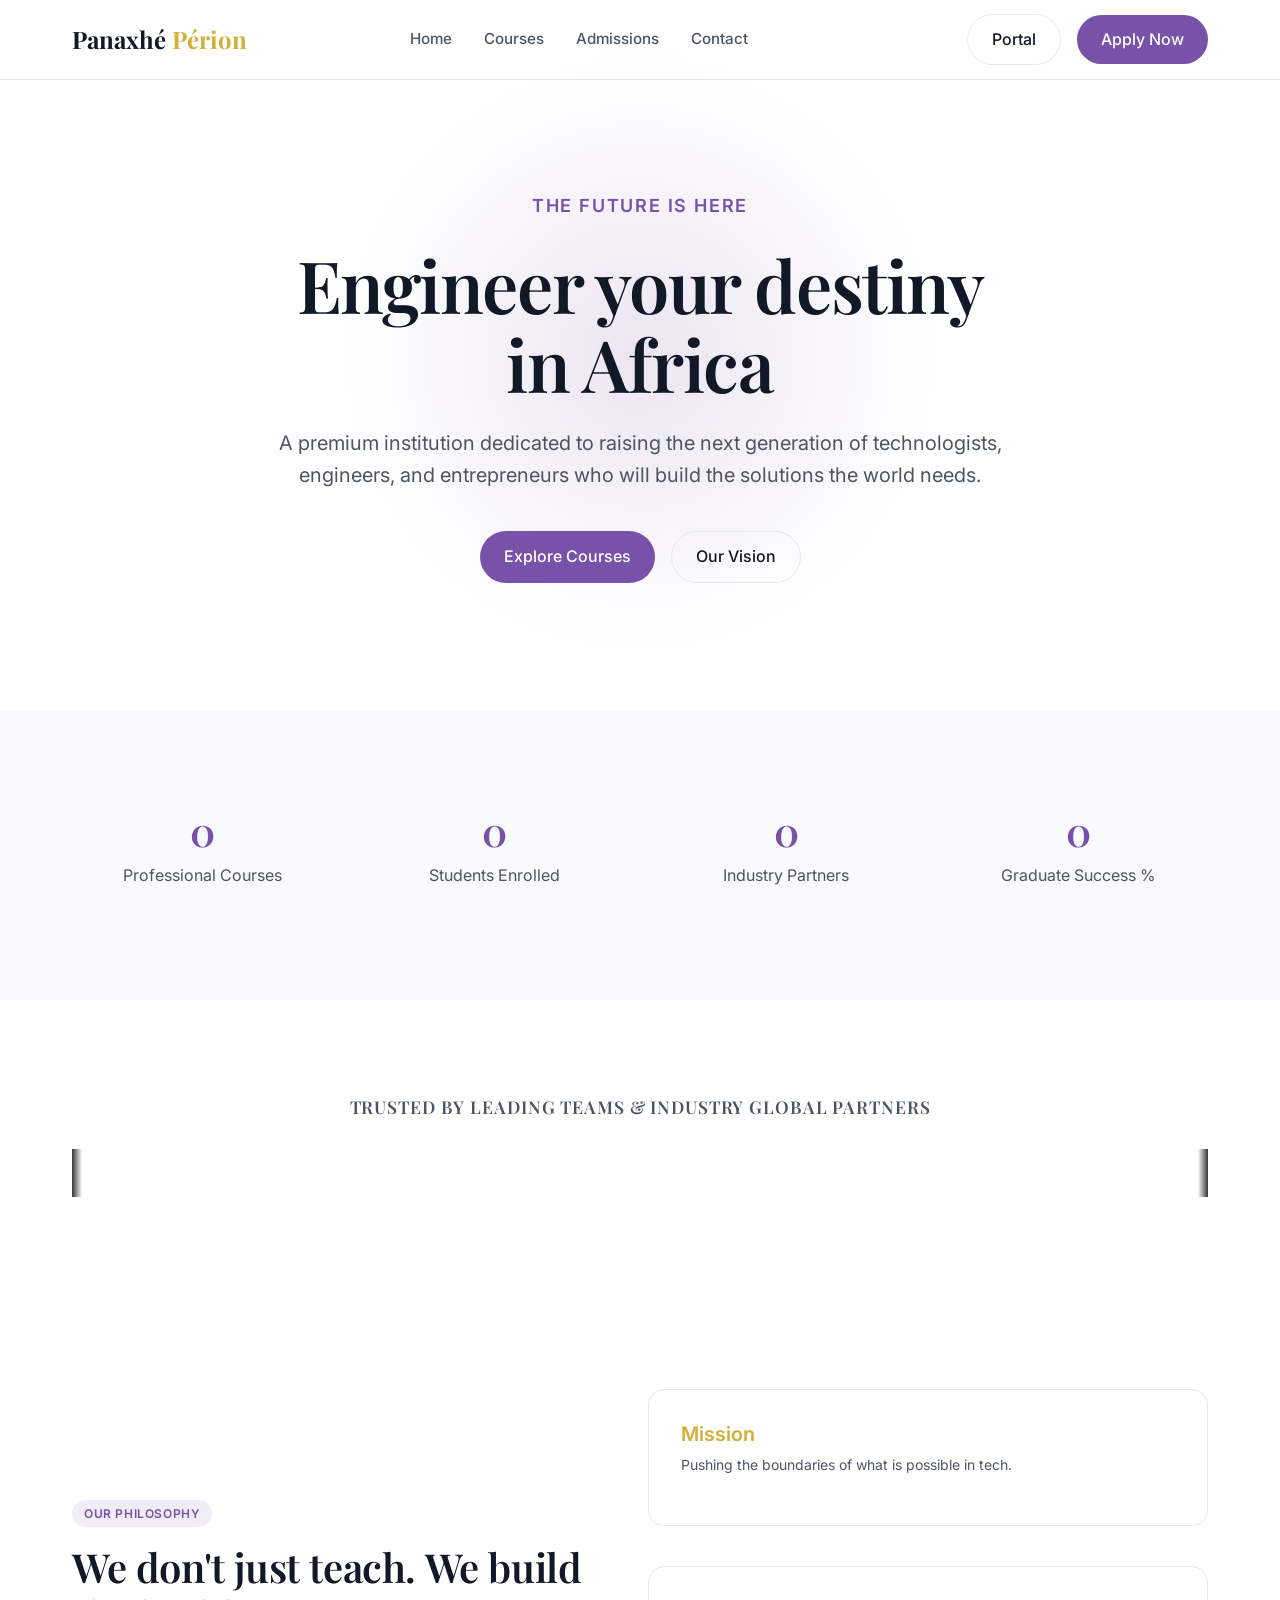
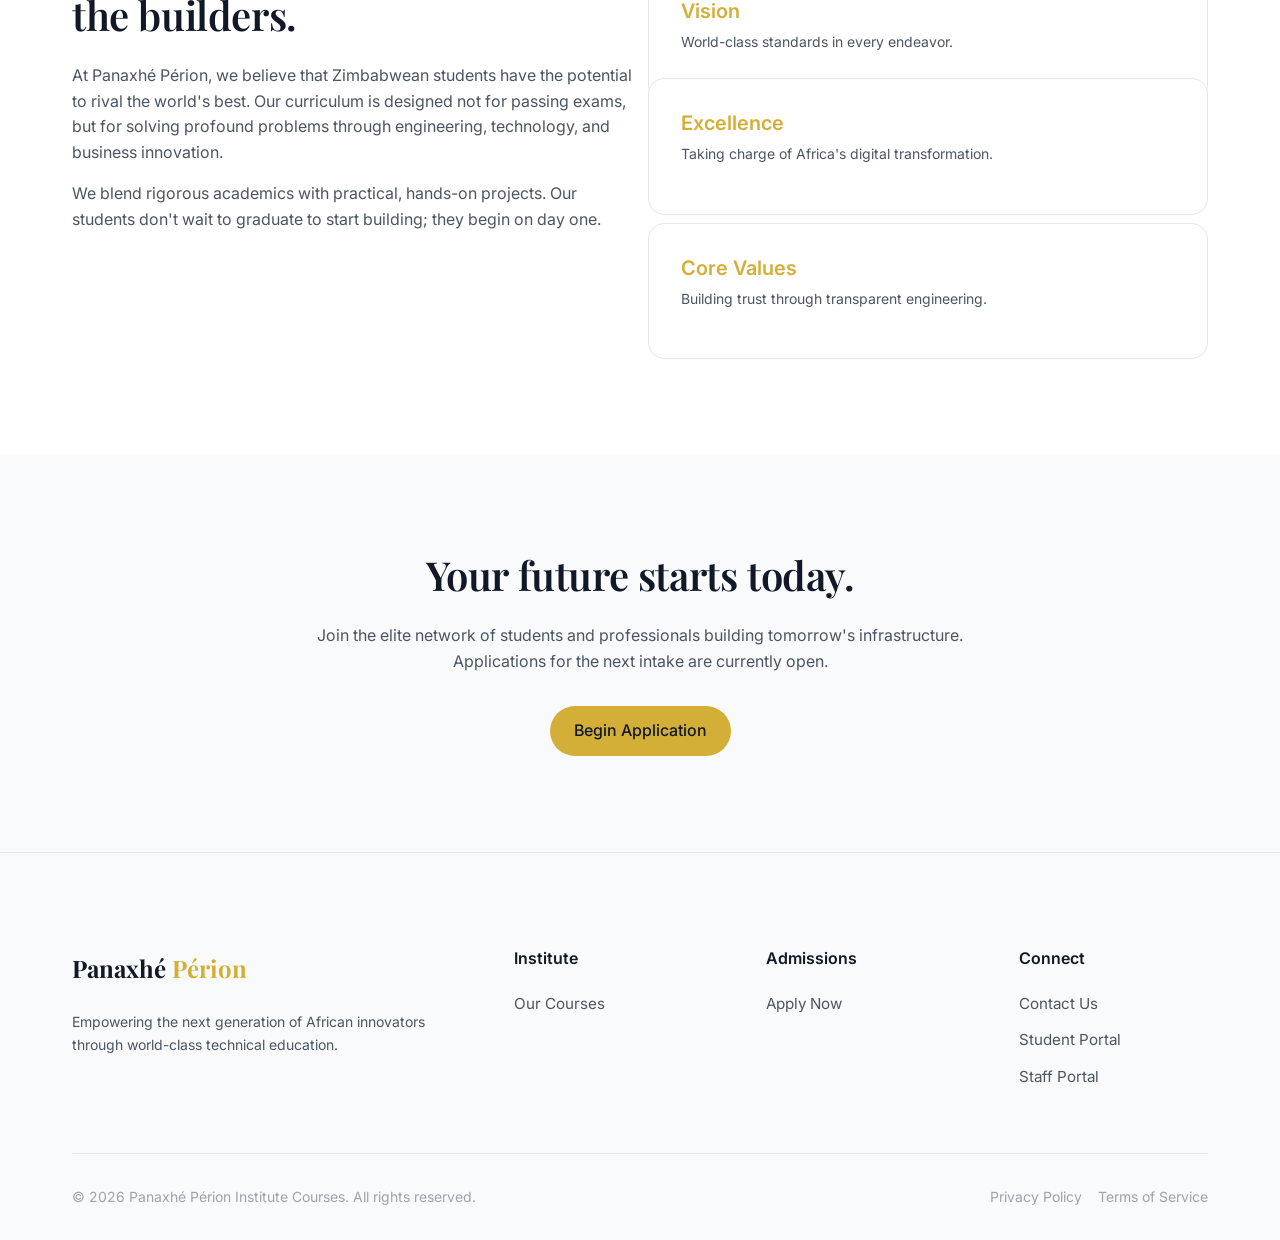
==== public/index.html @ e1eef31a "Add files via upload" ====
<!DOCTYPE html>
<html lang="en">
<head>
  <meta charset="UTF-8">
  <meta name="viewport" content="width=device-width, initial-scale=1.0">
  <title>Panaxhé Périon Institute Courses</title>
  <meta name="description" content="Africa's leading technology, engineering, business, and innovation institution.">
  <link rel="stylesheet" href="css/style.css">
  <link rel="icon" type="image/svg+xml" href="[data-uri]">
</head>
<body>

  <!-- Navbar -->
  <nav class="navbar">
    <div class="container">
      <a href="index.html" class="logo">
        <span>Panaxhé<span class="logo-accent"> Périon</span></span>
      </a>
      <div class="nav-links">
        <a href="index.html">Home</a>
        <a href="courses.html">Courses</a>
        <a href="apply.html">Admissions</a>
        <a href="contact.html">Contact</a>
      </div>
      <div class="nav-actions">
        <button id="theme-toggle" class="theme-toggle" aria-label="Toggle theme">
          <svg id="theme-icon" width="20" height="20" fill="none" stroke="currentColor" viewBox="0 0 24 24"></svg>
        </button>
        <a href="login.html" class="btn btn-outline">Portal</a>
        <a href="apply.html" class="btn btn-primary">Apply Now</a>
      </div>
    </div>
  </nav>

  <!-- Hero -->
  <header class="hero">
    <div class="hero-blur"></div>
    <div class="container hero-content">
      <span class="hero-subtitle" data-bind="slogan1">The Future is Here</span>
      <h1  data-bind="slogan">Engineer your destiny in Africa</h1>
      <p  data-bind="summary">A premium institution dedicated to raising the next generation of technologists, engineers, and entrepreneurs who will build the solutions the world needs.</p>
      <div class="hero-actions">
        <a href="courses.html" class="btn btn-primary">Explore Courses</a>
        <a href="#vision" class="btn btn-outline">Our Vision</a>
      </div>
    </div>
  </header>

  <!-- Stats -->
  <section class="section section-light">
    <div class="container">
      <div class="grid grid-4 text-center">
        <div>
          <h2 class="text-primary mb-2" data-bind="publishedCoursesCount">0</h2>
          <p class="mb-0">Professional Courses</p>
        </div>
        <div>
          <h2 class="text-primary mb-2" data-bind="totalStudents">0</h2>
          <p class="mb-0">Students Enrolled</p>
        </div>
        <div>
          <h2 class="text-primary mb-2" data-bind="partners">0</h2>
          <p class="mb-0">Industry Partners</p>
        </div>
        <div>
          <h2 class="text-primary mb-2" data-bind="graduation">0</h2>
          <p class="mb-0">Graduate Success %</p>
        </div>
      </div>
    </div>
  </section>

<!-- Partners Slider Section -->
  <section class="section partners-section">
    <div class="container">
      <h3 class="text-center mb-8" style="color: var(--text-secondary); font-size: 1.1rem; letter-spacing: 0.05em; text-transform: uppercase;">Trusted by Leading Teams & Industry Global Partners</h3>
      
      <div class="partners-slider">
        <div class="partners-track" id="partners-track">
          <!-- Dynamically injected via main.js -->
        </div>
      </div>
    </div>
  </section>

  <!-- Vision -->
  <section id="vision" class="section">
    <div class="container">
      <div class="grid grid-2 items-center gap-4">
        <div>
          <span class="badge badge-primary mb-4">Our Philosophy</span>
          <h2 class="mb-6" data-bind="philosophy">We don't just teach. We build the builders.</h2>
          <p class="mb-4" data-bind="about">At Panaxhé Périon, we believe that Zimbabwean students have the potential to rival the world's best. Our curriculum is designed not for passing exams, but for solving profound problems through engineering, technology, and business innovation.</p>
          <p  data-bind="excellence">We blend rigorous academics with practical, hands-on projects. Our students don't wait to graduate to start building; they begin on day one.</p>
        </div>
        <div class="grid grid-2 gap-2">
          <div class="card">
            <h4 class="text-gold mb-2">Mission</h4>
            <p style="font-size: 0.875rem;"  data-bind="mission">Pushing the boundaries of what is possible in tech.</p>
          </div>
          <div class="card" style="margin-top: 2rem;">
            <h4 class="text-gold mb-2">Vision</h4>
            <p style="font-size: 0.875rem;" data-bind="vision">World-class standards in every endeavor.</p>
          </div>
          <div class="card" style="margin-top: -2rem;">
            <h4 class="text-gold mb-2">Excellence</h4>
            <p style="font-size: 0.875rem;"  data-bind="excellence">Taking charge of Africa's digital transformation.</p>
          </div>
          <div class="card">
            <h4 class="text-gold mb-2">Core Values</h4>
            <p style="font-size: 0.875rem;" data-bind="corevalues">Building trust through transparent engineering.</p>
          </div>
        </div>
      </div>
    </div>
  </section>

  <!-- CTA -->
  <section class="section section-light text-center">
    <div class="container" style="max-width: 800px;">
      <h2 class="mb-6">Your future starts today.</h2>
      <p class="mb-8">Join the elite network of students and professionals building tomorrow's infrastructure. Applications for the next intake are currently open.</p>
      <a href="apply.html" class="btn btn-gold">Begin Application</a>
    </div>
  </section>

  <!-- Footer -->
  <footer class="footer">
    <div class="container">
      <div class="footer-grid">
        <div class="footer-col">
          <a href="index.html" class="logo mb-6">
            <span>Panaxhé<span class="logo-accent"> Périon</span></span>
          </a>
          <p style="font-size: 0.875rem;" data-bind="mission">Empowering the next generation of African innovators through world-class technical education.</p>
        </div>
        <div class="footer-col">
          <h4>Institute</h4>
          <div class="footer-links">
            <a href="courses.html">Our Courses</a>
          </div>
        </div>
        <div class="footer-col">
          <h4>Admissions</h4>
          <div class="footer-links">
            <a href="apply.html">Apply Now</a>
          </div>
        </div>
        <div class="footer-col">
          <h4>Connect</h4>
          <div class="footer-links">
            <a href="contact.html">Contact Us</a>
            <a href="login.html">Student Portal</a>
            <a href="login.html">Staff Portal</a>
          </div>
        </div>
      </div>
      <div class="footer-bottom">
        <div>&copy; 2026 Panaxhé Périon Institute Courses. All rights reserved.</div>
        <div class="flex gap-4">
          <a href="#">Privacy Policy</a>
          <a href="#">Terms of Service</a>
        </div>
      </div>
    </div>
  </footer>



  <script type="module">
    import { initTheme } from '../js/theme.js';
    import { fetchBaseData, fetchPartners } from '../js/api.js';

      document.addEventListener('DOMContentLoaded', async () => {
        initTheme(); 

        function injectDynamicData(instituteData, stats) {
          const elements = document.querySelectorAll('[data-bind]');
          elements.forEach(el => {
            const key = el.getAttribute('data-bind');
            if (instituteData && instituteData[key] !== undefined) {
              el.textContent = instituteData[key];
            } else if (stats && stats[key] !== undefined) {
              el.textContent = stats[key].toLocaleString();
            }
          });
        }

        function renderPartners(partnersList, container) {
          if (!partnersList || partnersList.length === 0) return;

          // Wrapped the image inside a neat card shell with descriptive text
          const partnerItemsHTML = partnersList.map((partner) => (`
            <div class="partner-card">
              <div class="partner-logo-wrapper">
                <img src="${partner.logoUrl}" alt="${partner.name} logo" title="${partner.name}">
              </div>
              <div class="partner-info">
                <span class="partner-name">${partner.name}</span>
              </div>
            </div>
          `)).join('');

          // Duplicating the array makes the CSS infinite loop seamlessly smooth
          container.innerHTML = partnerItemsHTML + partnerItemsHTML;
        }

        // Navbar scroll effect
        const navbar = document.querySelector('.navbar');
        if (navbar) {
          window.addEventListener('scroll', () => {
            if (window.scrollY > 20) {
              navbar.style.boxShadow = 'var(--shadow-md)';
            } else {
              navbar.style.boxShadow = 'none';
            }
          });
        }

        try{

          const { instituteData, stats } = await fetchBaseData();
          injectDynamicData(instituteData, stats);

          const partnersTrack = document.getElementById('partners-track');
          if (partnersTrack) {
            const partners = await fetchPartners();
            console.log(partners)
            renderPartners(partners, partnersTrack);
          }          

        } catch (error){
            console.error('Application failed to load server data:', error);
        }  

      });


  </script>



  <!-- <script type="module" src="js/main.js"></script> -->
</body>
</html>
---- public/css/style.css ----
@import url('https://fonts.googleapis.com/css2?family=Inter:wght@300;400;500;600;700&family=Playfair+Display:wght@400;600;700&display=swap');

:root {
  /* Light Mode Colors */
  --bg-color: #ffffff;
  --bg-secondary: #f9fafb;
  --bg-card: #ffffff;
  --text-primary: #111827;
  --text-secondary: #4b5563;
  --text-tertiary: #9ca3af;
  --primary-color: #7851A9;
  --primary-hover: #5a3d82;
  --gold-color: #D4AF37;
  --gold-hover: #b5952f;
  --border-color: #e5e7eb;
  
  /* Shadows & Radius */
  --shadow-sm: 0 1px 2px 0 rgb(0 0 0 / 0.05);
  --shadow-md: 0 4px 6px -1px rgb(0 0 0 / 0.1), 0 2px 4px -2px rgb(0 0 0 / 0.1);
  --shadow-lg: 0 10px 15px -3px rgb(0 0 0 / 0.1), 0 4px 6px -4px rgb(0 0 0 / 0.1);
  --shadow-hover: 0 20px 25px -5px rgb(0 0 0 / 0.1), 0 8px 10px -6px rgb(0 0 0 / 0.1);
  --radius-sm: 0.375rem;
  --radius-md: 0.5rem;
  --radius-lg: 1rem;
  --radius-xl: 1.5rem;
  --radius-pill: 9999px;
  
  /* Typography */
  --font-sans: 'Inter', system-ui, -apple-system, sans-serif;
  --font-serif: 'Playfair Display', Georgia, serif;
  
  /* Transitions */
  --transition: all 0.3s cubic-bezier(0.4, 0, 0.2, 1);
  --nav-height: 80px;
}

[data-theme="dark"] {
  /* Dark Mode Colors */
  --bg-color: #0B0F19;
  --bg-secondary: #111827;
  --bg-card: #1f2937;
  --text-primary: #f9fafb;
  --text-secondary: #d1d5db;
  --text-tertiary: #6b7280;
  --primary-color: #8B5CF6;
  --primary-hover: #a78bfa;
  --gold-color: #FCD34D;
  --gold-hover: #fde68a;
  --border-color: #374151;
  --shadow-sm: 0 1px 2px 0 rgb(0 0 0 / 0.5);
  --shadow-md: 0 4px 6px -1px rgb(0 0 0 / 0.5), 0 2px 4px -2px rgb(0 0 0 / 0.5);
  --shadow-lg: 0 10px 15px -3px rgb(0 0 0 / 0.5), 0 4px 6px -4px rgb(0 0 0 / 0.5);
  --shadow-hover: 0 20px 25px -5px rgb(0 0 0 / 0.6), 0 8px 10px -6px rgb(0 0 0 / 0.6);
}

/* Reset & Base */
*, *::before, *::after {
  box-sizing: border-box;
  margin: 0;
  padding: 0;
}

body {
  font-family: var(--font-sans);
  background-color: var(--bg-color);
  color: var(--text-primary);
  line-height: 1.6;
  -webkit-font-smoothing: antialiased;
  -moz-osx-font-smoothing: grayscale;
  transition: background-color 0.3s ease, color 0.3s ease;
  overflow-x: hidden;
}

a {
  color: inherit;
  text-decoration: none;
  transition: var(--transition);
}

ul {
  list-style: none;
}

img {
  max-width: 100%;
  height: auto;
  display: block;
}

h1, h2, h3, h4, h5, h6 {
  font-family: var(--font-serif);
  line-height: 1.2;
  margin-bottom: 1rem;
  font-weight: 600;
  color: var(--text-primary);
}

h1 { font-size: 3.5rem; letter-spacing: -0.02em; }
h2 { font-size: 2.5rem; letter-spacing: -0.01em; }
h3 { font-size: 1.75rem; }
h4 { font-size: 1.25rem; font-family: var(--font-sans); font-weight: 600; }

p {
  margin-bottom: 1rem;
  color: var(--text-secondary);
}

.text-primary { color: var(--primary-color); }
.text-gold { color: var(--gold-color); }

/* Layout */
.container {
  width: 100%;
  max-width: 1200px;
  margin: 0 auto;
  padding: 0 2rem;
}

.section {
  padding: 6rem 0;
}

.section-light {
  background-color: var(--bg-secondary);
}

.grid {
  display: grid;
  gap: 2rem;
}

.grid-2 { grid-template-columns: repeat(auto-fit, minmax(300px, 1fr)); }
.grid-3 { grid-template-columns: repeat(auto-fit, minmax(280px, 1fr)); }
.grid-4 { grid-template-columns: repeat(auto-fit, minmax(240px, 1fr)); }

/* Navbar */
.navbar {
  position: fixed;
  top: 0;
  left: 0;
  width: 100%;
  height: var(--nav-height);
  background-color: rgba(var(--bg-color), 0.8);
  backdrop-filter: blur(12px);
  -webkit-backdrop-filter: blur(12px);
  z-index: 1000;
  border-bottom: 1px solid var(--border-color);
  transition: var(--transition);
}

.navbar .container {
  display: flex;
  justify-content: space-between;
  align-items: center;
  height: 100%;
}

.logo {
  display: flex;
  align-items: center;
  gap: 0.5rem;
  font-family: var(--font-serif);
  font-size: 1.5rem;
  font-weight: 700;
  color: var(--text-primary);
}

.logo-accent {
  color: var(--gold-color);
}

.nav-links {
  display: flex;
  gap: 2rem;
  align-items: center;
}

.nav-links a {
  font-size: 0.95rem;
  font-weight: 500;
  color: var(--text-secondary);
}

.nav-links a:hover {
  color: var(--primary-color);
}

.nav-actions {
  display: flex;
  gap: 1rem;
  align-items: center;
}

/* Buttons */
.btn {
  display: inline-flex;
  align-items: center;
  justify-content: center;
  padding: 0.75rem 1.5rem;
  font-size: 1rem;
  font-weight: 500;
  border-radius: var(--radius-pill);
  border: none;
  cursor: pointer;
  transition: var(--transition);
  font-family: var(--font-sans);
  text-align: center;
}

.btn-primary {
  background-color: var(--primary-color);
  color: #ffffff;
}

.btn-primary:hover {
  background-color: var(--primary-hover);
  transform: translateY(-2px);
  box-shadow: var(--shadow-md);
  color: #ffffff;
}

.btn-outline {
  background-color: transparent;
  color: var(--text-primary);
  border: 1px solid var(--border-color);
}

.btn-outline:hover {
  border-color: var(--text-primary);
  background-color: var(--bg-secondary);
}

.btn-gold {
  background-color: var(--gold-color);
  color: #111827;
}

.btn-gold:hover {
  background-color: var(--gold-hover);
  transform: translateY(-2px);
  box-shadow: var(--shadow-md);
}

/* Cards */
.card {
  background-color: var(--bg-card);
  border-radius: var(--radius-lg);
  border: 1px solid var(--border-color);
  padding: 2rem;
  transition: var(--transition);
  display: flex;
  flex-direction: column;
  height: auto;
}

.card:hover {
  transform: translateY(-4px);
  box-shadow: var(--shadow-hover);
  border-color: var(--primary-color);
}

.card-icon {
  width: 48px;
  height: 48px;
  border-radius: var(--radius-md);
  background-color: rgba(120, 81, 169, 0.1);
  color: var(--primary-color);
  display: flex;
  align-items: center;
  justify-content: center;
  font-size: 1.5rem;
  margin-bottom: 1.5rem;
}

[data-theme="dark"] .card-icon {
  background-color: rgba(139, 92, 246, 0.2);
}

/* Hero Section */
.hero {
  padding: 12rem 0 8rem;
  text-align: center;
  position: relative;
  overflow: hidden;
}

.hero-content {
  max-width: 800px;
  margin: 0 auto;
  position: relative;
  z-index: 10;
}

.hero-subtitle {
  font-size: 1.125rem;
  color: var(--primary-color);
  font-weight: 600;
  text-transform: uppercase;
  letter-spacing: 0.1em;
  margin-bottom: 1.5rem;
  display: inline-block;
}

.hero h1 {
  font-size: 4.5rem;
  line-height: 1.1;
  margin-bottom: 1.5rem;
}

.hero p {
  font-size: 1.25rem;
  color: var(--text-secondary);
  margin-bottom: 2.5rem;
}

.hero-actions {
  display: flex;
  gap: 1rem;
  justify-content: center;
}

.hero-blur {
  position: absolute;
  width: 600px;
  height: 600px;
  background: radial-gradient(circle, rgba(120, 81, 169, 0.15) 0%, rgba(255,255,255,0) 70%);
  top: 50%;
  left: 50%;
  transform: translate(-50%, -50%);
  z-index: 0;
  pointer-events: none;
}

[data-theme="dark"] .hero-blur {
  background: radial-gradient(circle, rgba(139, 92, 246, 0.15) 0%, rgba(11,15,25,0) 70%);
}

/* Forms */
.form-group {
  margin-bottom: 1.5rem;
}

.form-label {
  display: block;
  font-size: 0.875rem;
  font-weight: 500;
  margin-bottom: 0.5rem;
  color: var(--text-primary);
}

.form-control {
  width: 100%;
  padding: 0.75rem 1rem;
  font-size: 1rem;
  font-family: var(--font-sans);
  background-color: var(--bg-color);
  border: 1px solid var(--border-color);
  border-radius: var(--radius-md);
  color: var(--text-primary);
  transition: var(--transition);
}

.form-control:focus {
  outline: none;
  border-color: var(--primary-color);
  box-shadow: 0 0 0 3px rgba(120, 81, 169, 0.1);
}

[data-theme="dark"] .form-control:focus {
  box-shadow: 0 0 0 3px rgba(139, 92, 246, 0.2);
}

/* Theme Toggle */
.theme-toggle {
  background: none;
  border: none;
  color: var(--text-secondary);
  cursor: pointer;
  font-size: 1.25rem;
  display: flex;
  align-items: center;
  justify-content: center;
  width: 40px;
  height: 40px;
  border-radius: 50%;
  transition: var(--transition);
}

.theme-toggle:hover {
  background-color: var(--bg-secondary);
  color: var(--text-primary);
}

/* Badges */
.badge {
  display: inline-block;
  padding: 0.25rem 0.75rem;
  font-size: 0.75rem;
  font-weight: 600;
  border-radius: var(--radius-pill);
  background-color: var(--bg-secondary);
  color: var(--text-secondary);
  text-transform: uppercase;
  letter-spacing: 0.05em;
}

.badge-primary {
  background-color: rgba(120, 81, 169, 0.1);
  color: var(--primary-color);
}

[data-theme="dark"] .badge-primary {
  background-color: rgba(139, 92, 246, 0.2);
}

.badge-gold {
  background-color: rgba(212, 175, 55, 0.1);
  color: var(--gold-color);
}

/* Footer */
.footer {
  background-color: var(--bg-secondary);
  padding: 6rem 0 2rem;
  border-top: 1px solid var(--border-color);
}

.footer-grid {
  display: grid;
  grid-template-columns: 2fr 1fr 1fr 1fr;
  gap: 4rem;
  margin-bottom: 4rem;
}

.footer-col h4 {
  font-family: var(--font-sans);
  font-size: 1rem;
  margin-bottom: 1.5rem;
}

.footer-links {
  display: flex;
  flex-direction: column;
  gap: 0.75rem;
}

.footer-links a {
  color: var(--text-secondary);
  font-size: 0.95rem;
}

.footer-links a:hover {
  color: var(--primary-color);
}

.footer-bottom {
  padding-top: 2rem;
  border-top: 1px solid var(--border-color);
  display: flex;
  justify-content: space-between;
  align-items: center;
  color: var(--text-tertiary);
  font-size: 0.875rem;
}

/* Responsive */
@media (max-width: 1024px) {
  .hero h1 { font-size: 3.5rem; }
  .footer-grid { grid-template-columns: 1fr 1fr; }
}

@media (max-width: 768px) {
  .nav-links { display: none; }
  .hero h1 { font-size: 2.5rem; }
  .hero { padding: 8rem 0 4rem; }
  .grid-2, .grid-3, .grid-4 { grid-template-columns: 1fr; }
  .footer-grid { grid-template-columns: 1fr; gap: 2rem; }
  .footer-bottom { flex-direction: column; gap: 1rem; text-align: center; }
}

/* Course Card Details */
.course-meta {
  display: flex;
  gap: 1rem;
  margin-bottom: 1.5rem;
  flex-wrap: wrap;
}

.course-meta-item {
  display: flex;
  align-items: center;
  gap: 0.5rem;
  font-size: 0.875rem;
  color: var(--text-secondary);
}

.course-price {
  font-size: 1.25rem;
  font-weight: 600;
  color: var(--text-primary);
  margin-top: auto;
  padding-top: 1.5rem;
  border-top: 1px solid var(--border-color);
  display: flex;
  justify-content: space-between;
  align-items: center;
}

/* Detail Page specific */
.page-header {
  padding: 8rem 0 4rem;
  background-color: var(--bg-secondary);
  border-bottom: 1px solid var(--border-color);
}

.content-grid {
  display: grid;
  grid-template-columns: 2fr 1fr;
  gap: 4rem;
}

@media (max-width: 1024px) {
  .content-grid { grid-template-columns: 1fr; }
}

/* Sidebar Box */
.sidebar-box {
  background-color: var(--bg-card);
  border: 1px solid var(--border-color);
  border-radius: var(--radius-lg);
  padding: 2rem;
  position: sticky;
  top: calc(var(--nav-height) + 2rem);
}

.stat-item {
  padding: 1rem 0;
  border-bottom: 1px solid var(--border-color);
}
.stat-item:last-child {
  border-bottom: none;
}
.stat-label {
  font-size: 0.875rem;
  color: var(--text-secondary);
  margin-bottom: 0.25rem;
}
.stat-value {
  font-weight: 600;
  color: var(--text-primary);
}

/* Accordion/FAQ */
.accordion-item {
  border-bottom: 1px solid var(--border-color);
}

.accordion-header {
  padding: 1.5rem 0;
  cursor: pointer;
  display: flex;
  justify-content: space-between;
  align-items: center;
  font-weight: 600;
  font-size: 1.125rem;
  color: var(--text-primary);
}

.accordion-content {
  padding-bottom: 1.5rem;
  display: none;
  color: var(--text-secondary);
}

.accordion-item.active .accordion-content {
  display: block;
}

/* Utilities */
.text-center { text-align: center; }
.mb-1 { margin-bottom: 0.25rem; }
.mb-2 { margin-bottom: 0.5rem; }
.mb-4 { margin-bottom: 1rem; }
.mb-6 { margin-bottom: 1.5rem; }
.mb-8 { margin-bottom: 2rem; }
.mb-12 { margin-bottom: 3rem; }
.mt-4 { margin-top: 1rem; }
.mt-8 { margin-top: 2rem; }

.flex { display: flex; }
.items-center { align-items: center; }
.justify-between { justify-content: space-between; }
.gap-2 { gap: 0.5rem; }
.gap-4 { gap: 1rem; }

/* ==========================================
   Horizontal Auto-Scrolling Partners Slider
   ========================================== */

.partners-slider {
  position: relative;
  width: 100%;
  overflow: hidden; /* Crucial: hides the scrollbar and extra elements */
  padding: 1.5rem 0;
  display: flex;
}

/* Fades the sides out so cards blend beautifully into the background background */
.partners-slider::before,
.partners-slider::after {
  content: "";
  position: absolute;
  top: 0;
  width: 10px;
  height: 100%;
  z-index: 2;
  pointer-events: none;
}
.partners-slider::before {
  left: 0;
  background: linear-gradient(to right, var(--bg-primary, #333), transparent);
}
.partners-slider::after {
  right: 0;
  background: linear-gradient(to left, var(--bg-primary, #333), transparent);
}

/* The animating lane */
.partners-track {
  display: flex;
  gap: 1.5rem; /* Gap between cards */
  width: max-content;
  animation: scrollMarquee 30s linear infinite;
}

/* Pause the animation seamlessly when a user hovers over a card */
.partners-slider:hover .partners-track {
  animation-play-state: paused;
}

/* The Partner Card Component */
.partner-card {
  flex-shrink: 0;
  width: 240px;
  background: var(--bg-card, rgba(255, 255, 255, 0.05)); /* Works with dark/light themes */
  border: 1px solid var(--border-color, rgba(0, 0, 0, 0.08));
  border-radius: 12px;
  border-radius: 0.3rem;
  padding-bottom: 0.1rem;
  display: flex;
  flex-direction: column;
  align-items: center;
  justify-content: center;
  gap: 0.75rem;
  box-shadow: 0 4px 12px rgba(0, 0, 0, 0.03);
  transition: transform 0.3s ease, box-shadow 0.3s ease;
}

.partner-card:hover {
  transform: translateY(-4px);
  box-shadow: 0 8px 20px rgba(0, 0, 0, 0.08);
  border-color: var(--text-gold, #8b5cf6);
}

.partner-logo-wrapper {
  height: auto;
  width: 100%;
  display: flex;
  align-items: center;
  justify-content: center;
}

.partner-logo-wrapper img {
  max-height: auto;
  border-top-left-radius: 0.3em;
  border-top-right-radius: 0.3em;
  max-width: 100%;
  object-fit: contain;
  filter: grayscale(20%) opacity(0.85);
  transition: filter 0.3s ease;
}

.partner-card:hover .partner-logo-wrapper img {
  filter: grayscale(0%) opacity(1);
}

.partner-info {
  text-align: center;
}

.partner-name {
  font-size: 0.85rem;
  font-weight: 600;
  color: var(--text-main);
  letter-spacing: 0.02em;
}

/* The core engine of the infinite marquee */
@keyframes scrollMarquee {
  0% {
    transform: translateX(0);
  }
  100% {
    /* Translates exactly halfway because Javascript duplicated the list */
    transform: translateX(calc(-50% - 0.75rem)); 
  }
}
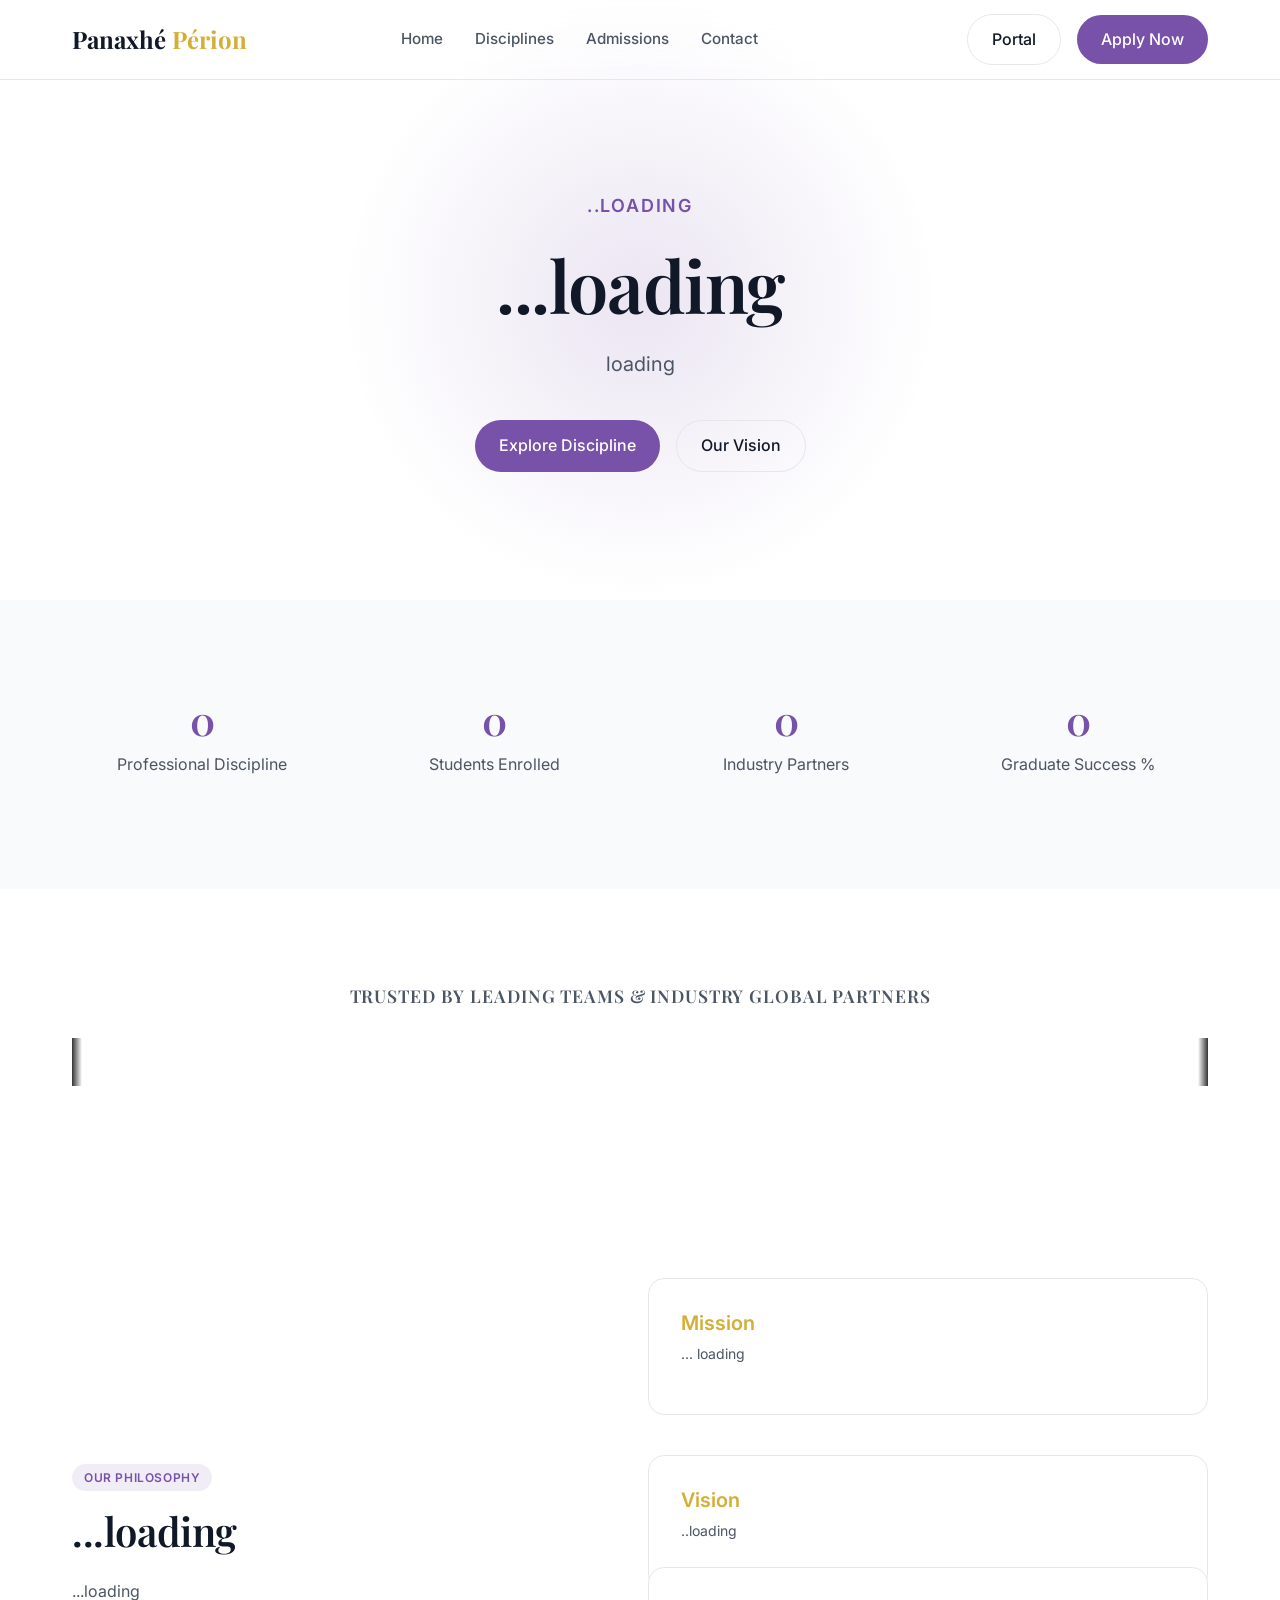
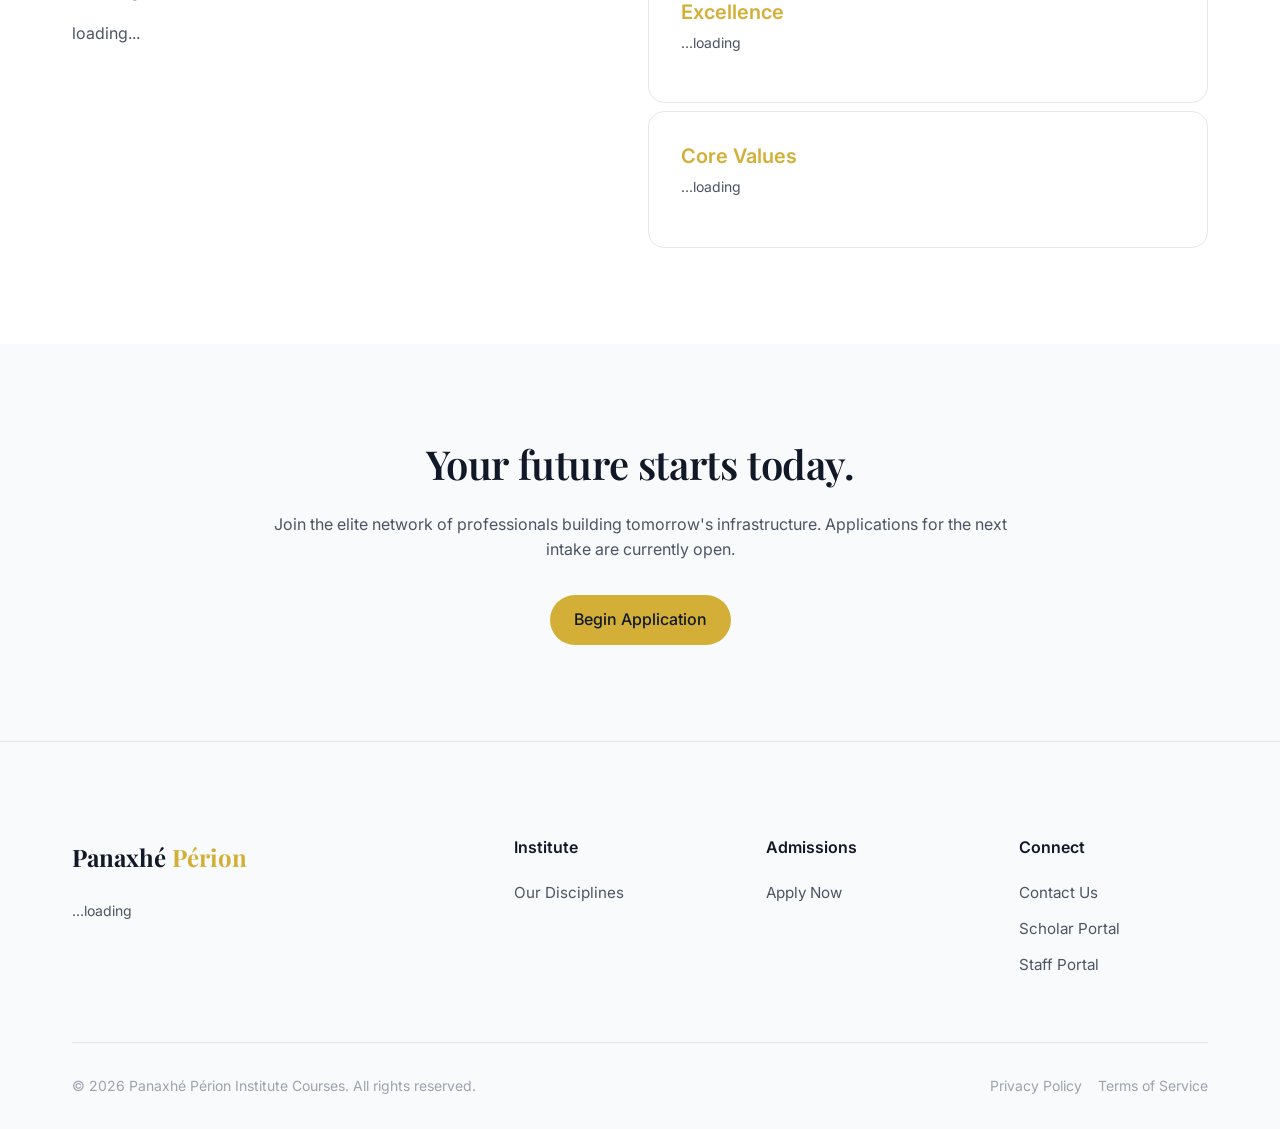
==== commit adf4f1a6: "Add files via upload" ====
--- a/public/index.html
+++ b/public/index.html
@@ -3,7 +3,7 @@
 <head>
   <meta charset="UTF-8">
   <meta name="viewport" content="width=device-width, initial-scale=1.0">
-  <title>Panaxhé Périon Institute Courses</title>
+  <title>Panaxhé Périon Institute</title>
   <meta name="description" content="Africa's leading technology, engineering, business, and innovation institution.">
   <link rel="stylesheet" href="css/style.css">
   <link rel="icon" type="image/svg+xml" href="[data-uri]">
@@ -18,7 +18,7 @@
       </a>
       <div class="nav-links">
         <a href="index.html">Home</a>
-        <a href="courses.html">Courses</a>
+        <a href="courses.html">Disciplines</a>
         <a href="apply.html">Admissions</a>
         <a href="contact.html">Contact</a>
       </div>
@@ -36,11 +36,11 @@
   <header class="hero">
     <div class="hero-blur"></div>
     <div class="container hero-content">
-      <span class="hero-subtitle" data-bind="slogan1">The Future is Here</span>
-      <h1  data-bind="slogan">Engineer your destiny in Africa</h1>
-      <p  data-bind="summary">A premium institution dedicated to raising the next generation of technologists, engineers, and entrepreneurs who will build the solutions the world needs.</p>
+      <span class="hero-subtitle" data-bind="slogan1">..loading</span>
+      <h1  data-bind="slogan">...loading</h1>
+      <p  data-bind="summary">loading</p>
       <div class="hero-actions">
-        <a href="courses.html" class="btn btn-primary">Explore Courses</a>
+        <a href="courses.html" class="btn btn-primary">Explore Discipline</a>
         <a href="#vision" class="btn btn-outline">Our Vision</a>
       </div>
     </div>
@@ -52,7 +52,7 @@
       <div class="grid grid-4 text-center">
         <div>
           <h2 class="text-primary mb-2" data-bind="publishedCoursesCount">0</h2>
-          <p class="mb-0">Professional Courses</p>
+          <p class="mb-0">Professional Discipline</p>
         </div>
         <div>
           <h2 class="text-primary mb-2" data-bind="totalStudents">0</h2>
@@ -89,26 +89,26 @@
       <div class="grid grid-2 items-center gap-4">
         <div>
           <span class="badge badge-primary mb-4">Our Philosophy</span>
-          <h2 class="mb-6" data-bind="philosophy">We don't just teach. We build the builders.</h2>
-          <p class="mb-4" data-bind="about">At Panaxhé Périon, we believe that Zimbabwean students have the potential to rival the world's best. Our curriculum is designed not for passing exams, but for solving profound problems through engineering, technology, and business innovation.</p>
-          <p  data-bind="excellence">We blend rigorous academics with practical, hands-on projects. Our students don't wait to graduate to start building; they begin on day one.</p>
+          <h2 class="mb-6" data-bind="philosophy">...loading</h2>
+          <p class="mb-4" data-bind="about">...loading</p>
+          <p  data-bind="excellence">loading...</p>
         </div>
         <div class="grid grid-2 gap-2">
           <div class="card">
             <h4 class="text-gold mb-2">Mission</h4>
-            <p style="font-size: 0.875rem;"  data-bind="mission">Pushing the boundaries of what is possible in tech.</p>
+            <p style="font-size: 0.875rem;"  data-bind="mission">... loading</p>
           </div>
           <div class="card" style="margin-top: 2rem;">
             <h4 class="text-gold mb-2">Vision</h4>
-            <p style="font-size: 0.875rem;" data-bind="vision">World-class standards in every endeavor.</p>
+            <p style="font-size: 0.875rem;" data-bind="vision">..loading</p>
           </div>
           <div class="card" style="margin-top: -2rem;">
             <h4 class="text-gold mb-2">Excellence</h4>
-            <p style="font-size: 0.875rem;"  data-bind="excellence">Taking charge of Africa's digital transformation.</p>
+            <p style="font-size: 0.875rem;"  data-bind="excellence">...loading</p>
           </div>
           <div class="card">
             <h4 class="text-gold mb-2">Core Values</h4>
-            <p style="font-size: 0.875rem;" data-bind="corevalues">Building trust through transparent engineering.</p>
+            <p style="font-size: 0.875rem;" data-bind="corevalues">...loading</p>
           </div>
         </div>
       </div>
@@ -119,7 +119,7 @@
   <section class="section section-light text-center">
     <div class="container" style="max-width: 800px;">
       <h2 class="mb-6">Your future starts today.</h2>
-      <p class="mb-8">Join the elite network of students and professionals building tomorrow's infrastructure. Applications for the next intake are currently open.</p>
+      <p class="mb-8">Join the elite network of professionals building tomorrow's infrastructure. Applications for the next intake are currently open.</p>
       <a href="apply.html" class="btn btn-gold">Begin Application</a>
     </div>
   </section>
@@ -132,12 +132,12 @@
           <a href="index.html" class="logo mb-6">
             <span>Panaxhé<span class="logo-accent"> Périon</span></span>
           </a>
-          <p style="font-size: 0.875rem;" data-bind="mission">Empowering the next generation of African innovators through world-class technical education.</p>
+          <p style="font-size: 0.875rem;" data-bind="mission">...loading</p>
         </div>
         <div class="footer-col">
           <h4>Institute</h4>
           <div class="footer-links">
-            <a href="courses.html">Our Courses</a>
+            <a href="courses.html">Our Disciplines</a>
           </div>
         </div>
         <div class="footer-col">
@@ -150,7 +150,7 @@
           <h4>Connect</h4>
           <div class="footer-links">
             <a href="contact.html">Contact Us</a>
-            <a href="login.html">Student Portal</a>
+            <a href="login.html">Scholar Portal</a>
             <a href="login.html">Staff Portal</a>
           </div>
         </div>
@@ -219,13 +219,17 @@
 
         try{
 
-          const { instituteData, stats } = await fetchBaseData();
+          const { state, instituteData, stats } = await fetchBaseData();
+          const partners = await fetchPartners();
+
+          if (state != 200) {
+            window.location.href = 'admin/setup.html';
+          }
+
           injectDynamicData(instituteData, stats);
 
           const partnersTrack = document.getElementById('partners-track');
-          if (partnersTrack) {
-            const partners = await fetchPartners();
-            console.log(partners)
+          if (partnersTrack) {            
             renderPartners(partners, partnersTrack);
           }          
 
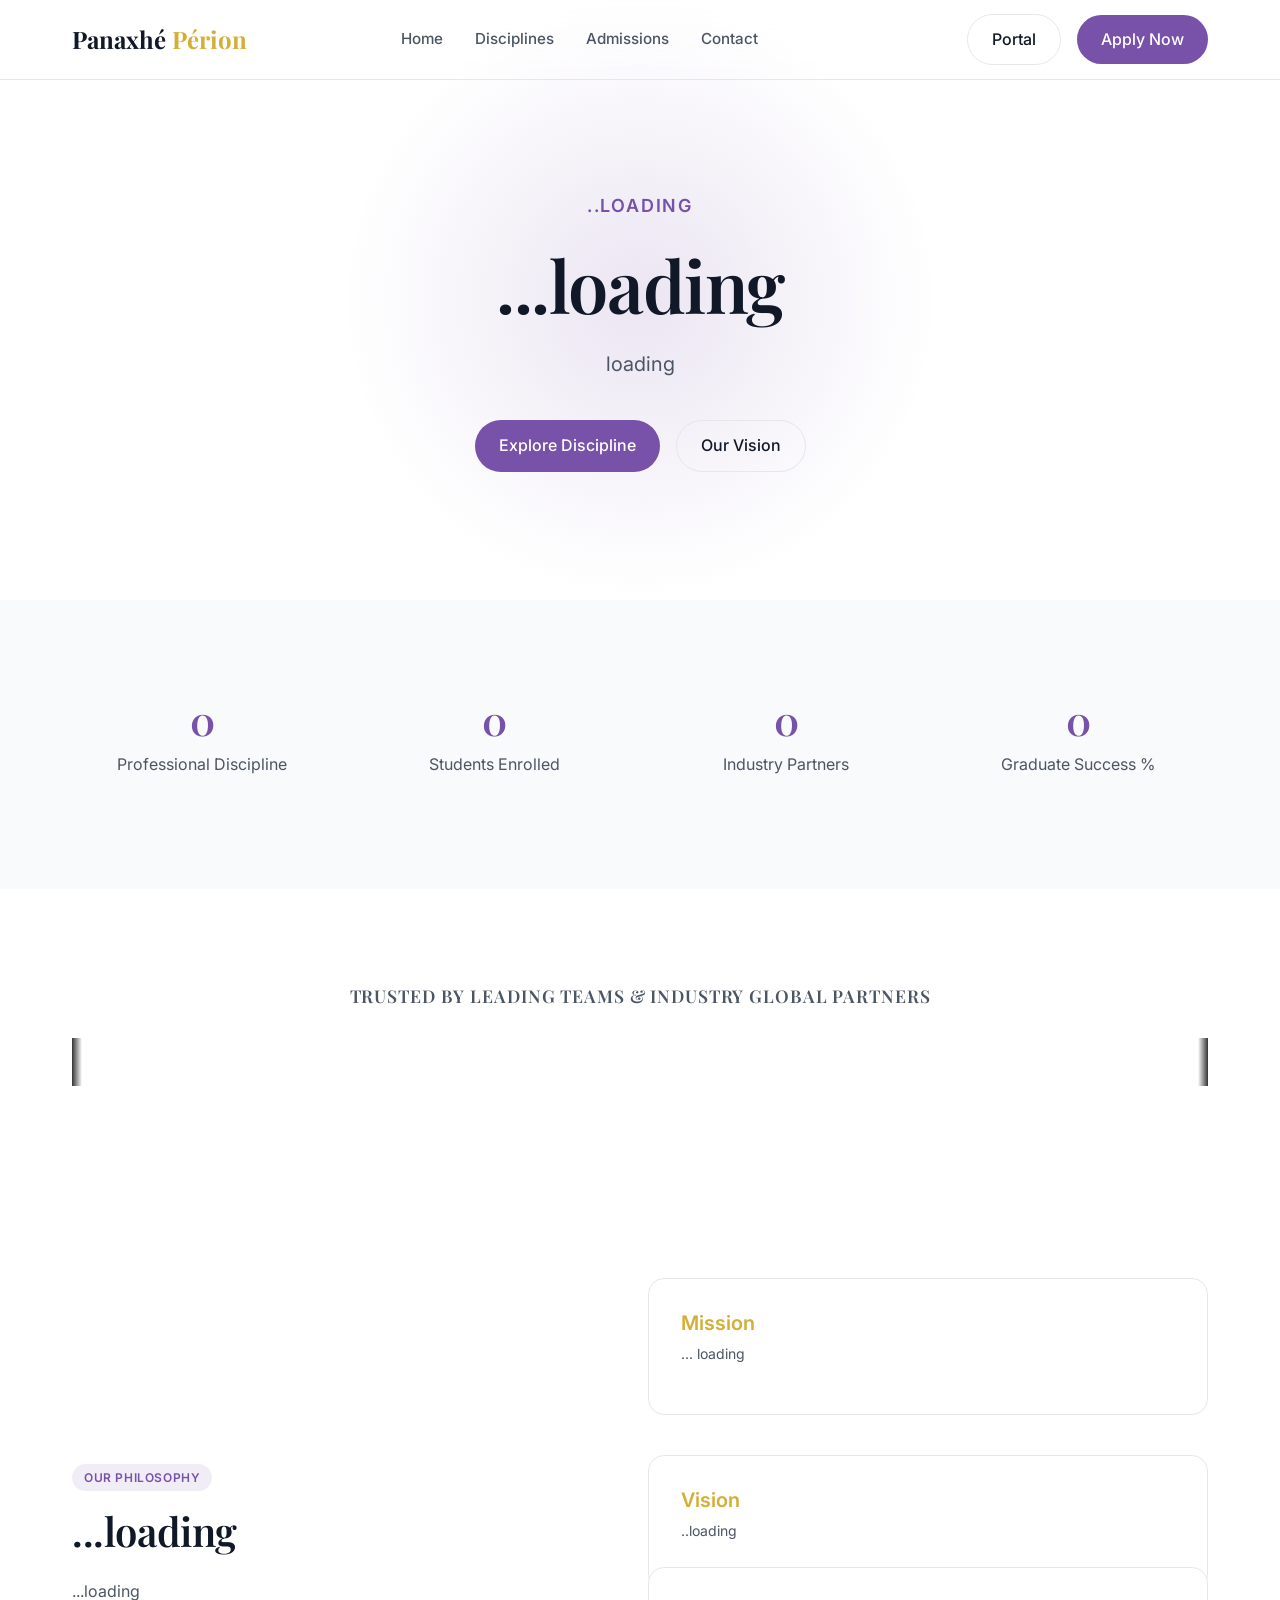
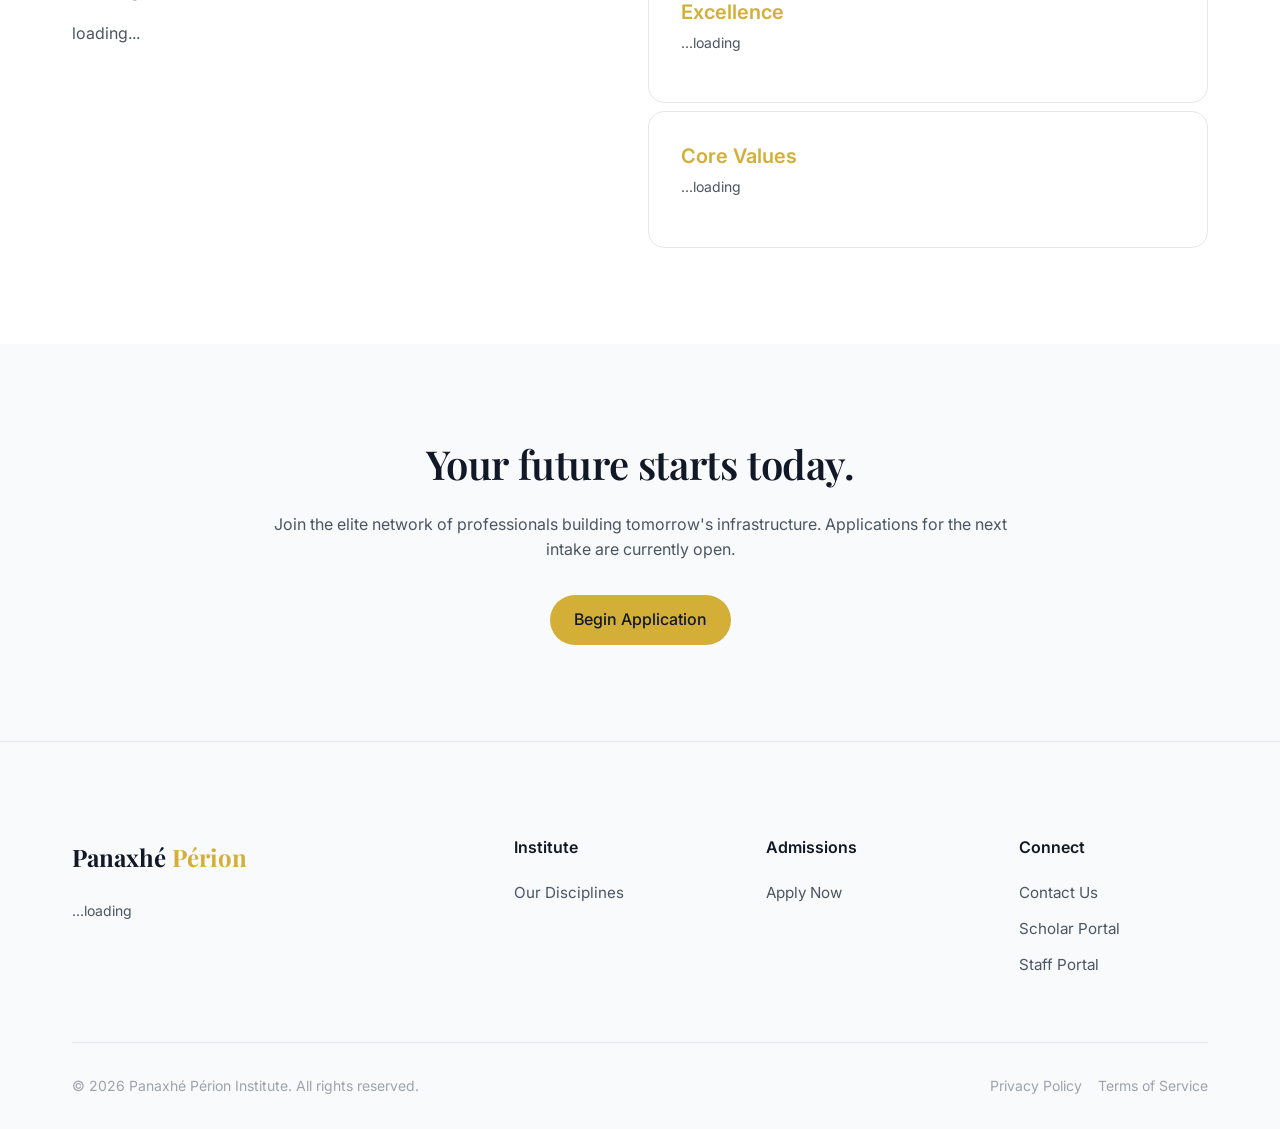
==== commit ea4f98e3: "Update copyright notice in footer" ====
--- a/public/index.html
+++ b/public/index.html
@@ -156,7 +156,7 @@
         </div>
       </div>
       <div class="footer-bottom">
-        <div>&copy; 2026 Panaxhé Périon Institute Courses. All rights reserved.</div>
+        <div>&copy; 2026 Panaxhé Périon Institute. All rights reserved.</div>
         <div class="flex gap-4">
           <a href="#">Privacy Policy</a>
           <a href="#">Terms of Service</a>
